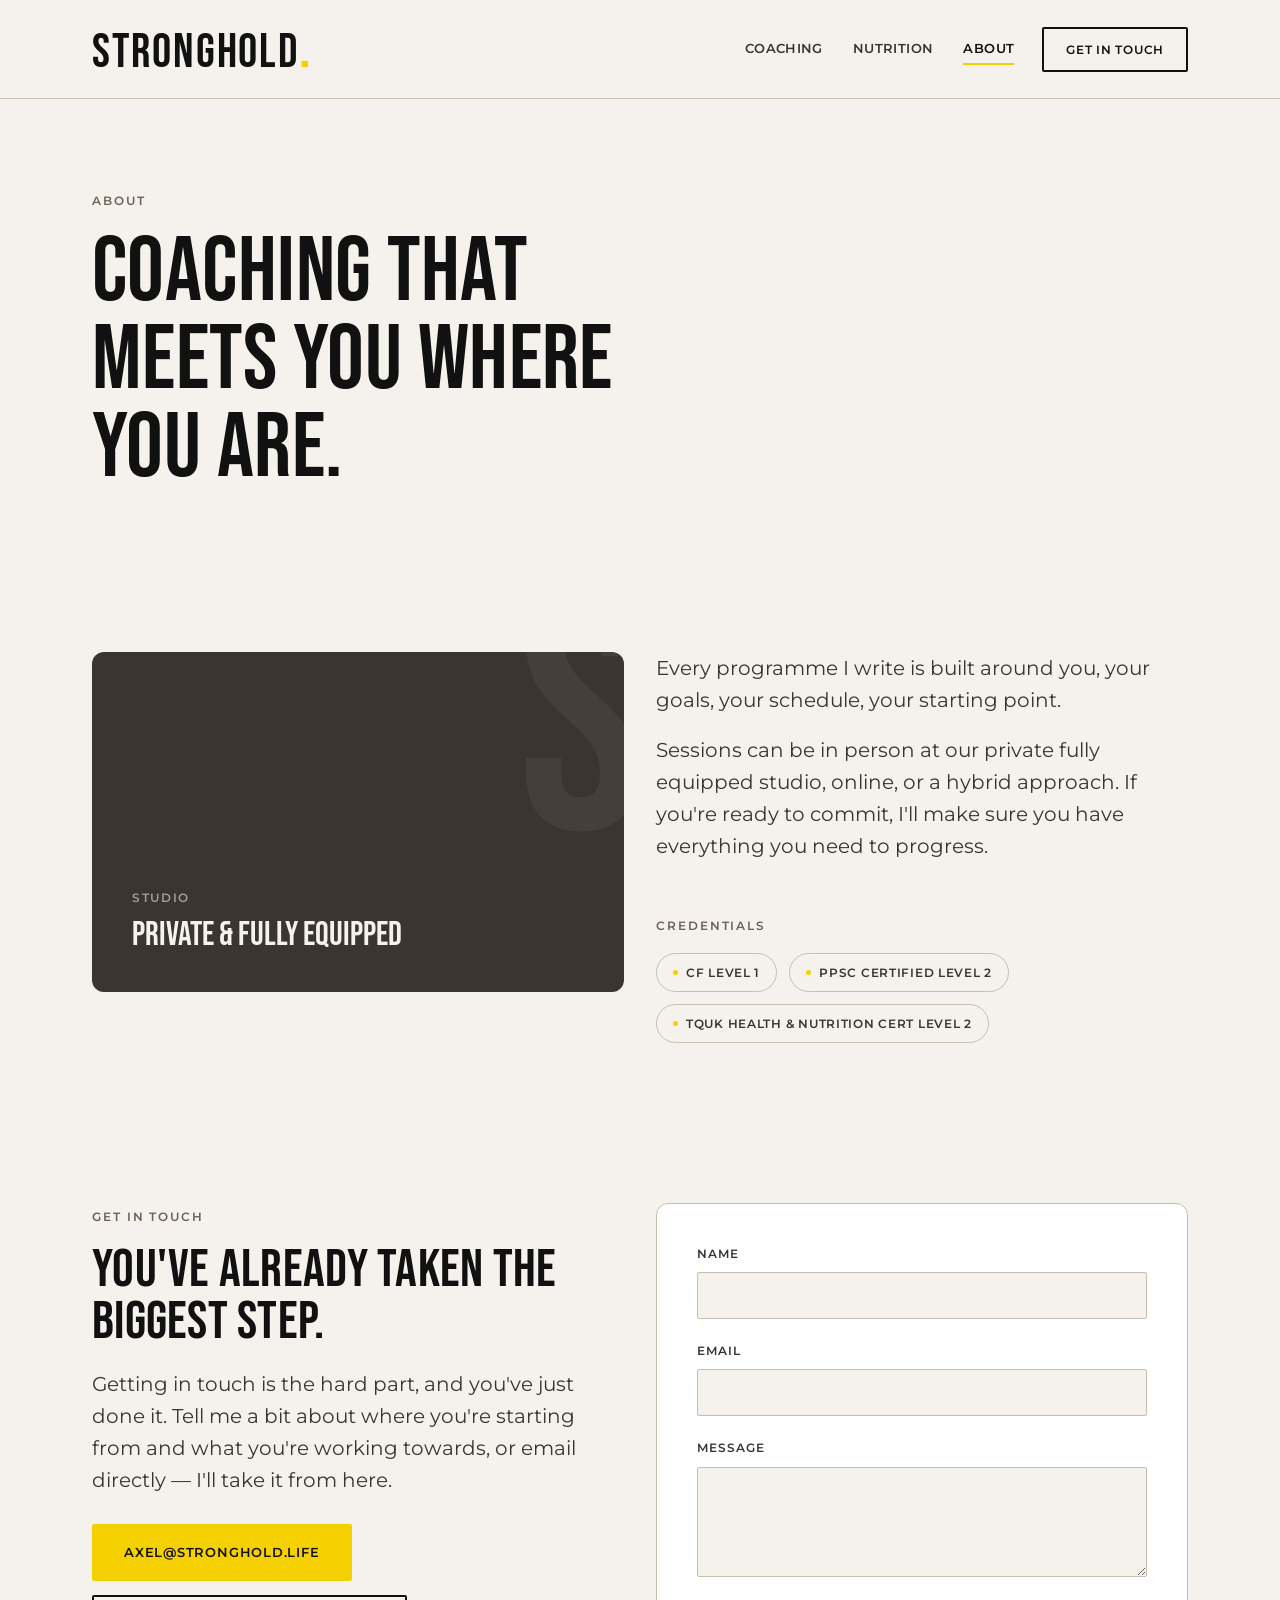
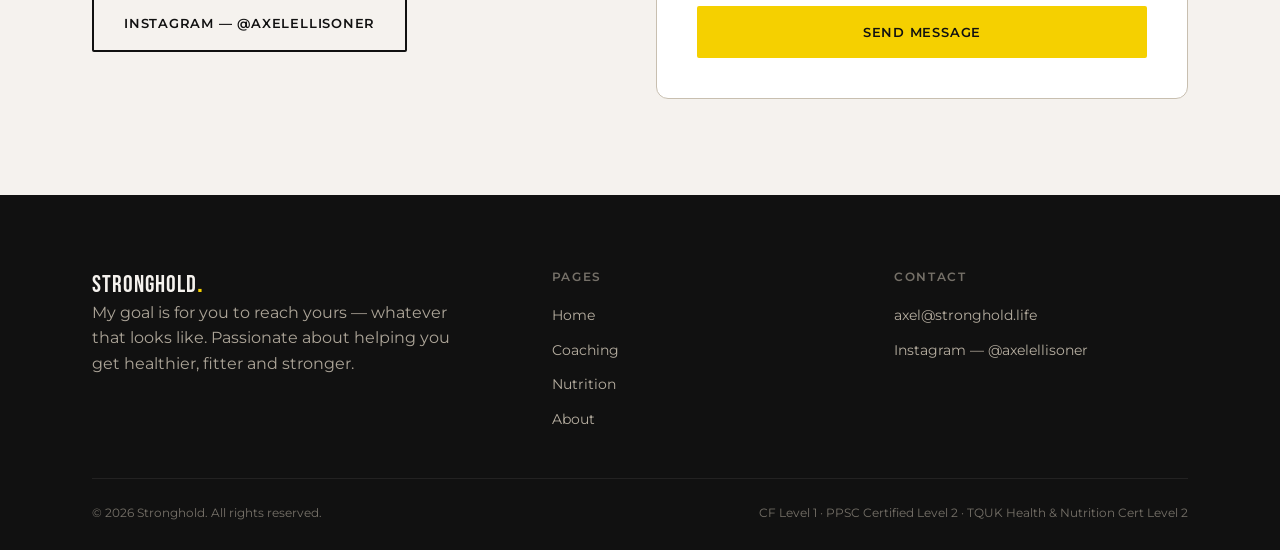
==== about.html @ ab75a1b2 "Initial commit: Stronghold coaching website Static site with homepage, coaching (personal/online/par" ====
<!DOCTYPE html>
<html lang="en">
<head>
<meta charset="UTF-8">
<meta name="viewport" content="width=device-width, initial-scale=1.0">
<title>About — Stronghold</title>
<meta name="description" content="About Stronghold — coach credentials and contact details.">
<link rel="preconnect" href="https://fonts.googleapis.com">
  <link rel="preconnect" href="https://fonts.gstatic.com" crossorigin>
  <link href="https://fonts.googleapis.com/css2?family=Bebas+Neue&family=Montserrat:wght@400;500;600;700&display=swap" rel="stylesheet">
  <link rel="stylesheet" href="style.css">

</head>
<body>
<nav class="nav">
  <div class="nav-inner">
    <a href="index.html" class="logo">STRONGHOLD<span class="logo-dot">.</span></a>
    <div class="nav-links">
        <a href="personal-coaching.html">Coaching</a>
        <a href="nutrition.html">Nutrition</a>
        <a href="about.html" aria-current="page">About</a>
        <a href="about.html#contact" class="btn btn-ghost nav-cta mobile-cta">Get in touch</a>
    </div>
    <a href="about.html#contact" class="btn btn-ghost nav-cta">Get in touch</a>
    <button class="nav-toggle" aria-label="Open menu" aria-expanded="false">
      <span></span><span></span><span></span>
    </button>
  </div>
</nav>

<section class="hero section-tight">
  <div class="wrap">
    <div class="eyebrow">About</div>
    <h1 style="max-width:16ch;">Coaching that meets you where you are.</h1>
  </div>
</section>

<section class="section-tight">
  <div class="wrap grid grid-2" style="align-items:flex-start;">
    <div class="hero-panel" style="min-height:340px;">
      <div class="panel-label">Studio</div>
      <div class="panel-stat" style="font-size:34px;">Private &amp; fully equipped</div>
    </div>
    <div>
      <p class="lede" style="margin-bottom:18px;">Every programme I write is built around you, your goals, your schedule, your starting point.</p>
      <p class="lede" style="margin-bottom:18px;">Sessions can be in person at our private fully equipped studio, online, or a hybrid approach. If you're ready to commit, I'll make sure you have everything you need to progress.</p>
      <div class="eyebrow" style="margin-top:36px;">Credentials</div>
      <div class="tag-row">
        <span class="tag">CF Level 1</span>
        <span class="tag">PPSC Certified Level 2</span>
        <span class="tag">TQUK Health &amp; Nutrition Cert Level 2</span>
      </div>
    </div>
  </div>
</section>

<section class="section" id="contact">
  <div class="wrap grid grid-2" style="align-items:flex-start;">
    <div>
      <div class="eyebrow">Get in touch</div>
      <h2 style="margin-bottom:20px;">You've already taken the biggest step.</h2>
      <p class="lede" style="margin-bottom:28px;">Getting in touch is the hard part, and you've just done it. Tell me a bit about where you're starting from and what you're working towards, or email directly &mdash; I'll take it from here.</p>
      <div style="display:flex; flex-direction:column; gap:14px;">
        <a href="mailto:axel@stronghold.life" class="btn btn-primary" style="width:fit-content;">axel@stronghold.life</a>
        <a href="https://instagram.com/axelellisoner" target="_blank" rel="noopener" class="btn btn-ghost" style="width:fit-content;">Instagram &mdash; @axelellisoner</a>
      </div>
    </div>
    <form class="form-card" data-mailto-to="axel@stronghold.life" data-mailto-subject="General enquiry &mdash; Stronghold" onsubmit="return strongholdMailtoSubmit(this)">
      <div class="field">
        <label for="ab-name">Name</label>
        <input id="ab-name" type="text" data-field="Name" required>
      </div>
      <div class="field">
        <label for="ab-email">Email</label>
        <input id="ab-email" type="email" data-field="Email" required>
      </div>
      <div class="field">
        <label for="ab-message">Message</label>
        <textarea id="ab-message" data-field="Message" required></textarea>
      </div>
      <button type="submit" class="btn btn-primary btn-block">Send message</button>
      <div class="form-status"></div>
    </form>
  </div>
</section>

<footer class="footer">
  <div class="wrap">
    <div class="footer-grid">
      <div>
        <a href="index.html" class="logo">STRONGHOLD<span class="logo-dot">.</span></a>
        <p class="footer-statement">My goal is for you to reach yours — whatever that looks like. Passionate about helping you get healthier, fitter and stronger.</p>
      </div>
      <div>
        <div class="footer-heading">Pages</div>
        <div class="footer-links">
          <a href="index.html">Home</a>
          <a href="personal-coaching.html">Coaching</a>
          <a href="nutrition.html">Nutrition</a>
          <a href="about.html">About</a>
        </div>
      </div>
      <div>
        <div class="footer-heading">Contact</div>
        <div class="footer-links">
          <a href="mailto:axel@stronghold.life">axel@stronghold.life</a>
          <a href="https://instagram.com/axelellisoner" target="_blank" rel="noopener">Instagram — @axelellisoner</a>
        </div>
      </div>
    </div>
    <div class="footer-bottom">
      <span>&copy; 2026 Stronghold. All rights reserved.</span>
      <span>CF Level 1 &middot; PPSC Certified Level 2 &middot; TQUK Health &amp; Nutrition Cert Level 2</span>
    </div>
  </div>
</footer>
<script src="script.js"></script>
</body>
</html>
---- style.css ----
/* ============================================================
   STRONGHOLD — shared stylesheet
   Light scheme. Bebas Neue (display) + Montserrat (body).
   ============================================================ */

:root{
  --bg:      #F5F2EE; /* background */
  --accent:  #F5D000; /* Maximum Yellow */
  --pitch:   #111111; /* near-black */
  --stone:   #3A3530; /* dark warm brown-black */
  --grey:    #6B6255; /* warm grey — secondary text */
  --sand:    #C8BFB0; /* borders / hairlines */
  --white:   #FFFFFF;

  --radius-cta: 2px;
  --radius-card: 12px;

  --container: 1160px;
  --gutter: 32px;
}

*, *::before, *::after{ box-sizing: border-box; }
html{ scroll-behavior: smooth; }
html, body{ margin:0; padding:0; }

body{
  background: var(--bg);
  color: var(--stone);
  font-family: 'Montserrat', sans-serif;
  font-weight: 400;
  font-size: 16px;
  line-height: 1.6;
  -webkit-font-smoothing: antialiased;
}

img{ max-width:100%; display:block; }
a{ color: inherit; text-decoration: none; }

.wrap{
  max-width: var(--container);
  margin: 0 auto;
  padding: 0 var(--gutter);
}

@media (prefers-reduced-motion: reduce){
  *{ animation-duration: 0.001ms !important; animation-iteration-count: 1 !important; transition-duration: 0.001ms !important; scroll-behavior: auto !important; }
}

:focus-visible{
  outline: 2px solid var(--pitch);
  outline-offset: 3px;
}

/* ---------- Type ---------- */

h1, h2, h3, h4,
.display{
  font-family: 'Bebas Neue', sans-serif;
  font-weight: 400;
  color: var(--pitch);
  line-height: 0.96;
  letter-spacing: 0.005em;
  margin: 0;
  text-transform: uppercase;
}

h1{ font-size: clamp(44px, 7.2vw, 92px); }
h2{ font-size: clamp(32px, 4.4vw, 54px); }
h3{ font-size: clamp(22px, 2.4vw, 28px); }

p{ margin: 0 0 16px; color: var(--grey); }
p:last-child{ margin-bottom: 0; }

.lede{
  font-size: clamp(17px, 1.6vw, 20px);
  color: var(--stone);
  max-width: 46ch;
}

.eyebrow{
  display: inline-flex;
  align-items: center;
  gap: 10px;
  font-family: 'Montserrat', sans-serif;
  font-weight: 600;
  font-size: 12px;
  letter-spacing: 0.16em;
  text-transform: uppercase;
  color: var(--grey);
  margin-bottom: 18px;
}

.eyebrow.on-dark{ color: var(--sand); }

/* ---------- Buttons ---------- */

.btn{
  display: inline-flex;
  align-items: center;
  justify-content: center;
  gap: 10px;
  font-family: 'Montserrat', sans-serif;
  font-weight: 600;
  font-size: 13px;
  letter-spacing: 0.06em;
  text-transform: uppercase;
  padding: 16px 30px;
  border-radius: var(--radius-cta);
  border: 2px solid transparent;
  cursor: pointer;
  transition: background 0.15s ease, color 0.15s ease, border-color 0.15s ease;
  white-space: nowrap;
}

.btn-primary{
  background: var(--accent);
  border-color: var(--accent);
  color: var(--pitch);
}
.btn-primary:hover{ background: transparent; border-color: var(--pitch); color: var(--pitch); }
.btn-primary.on-dark:hover{ border-color: var(--sand); color: var(--sand); }

.btn-ghost{
  background: transparent;
  border-color: var(--pitch);
  color: var(--pitch);
}
.btn-ghost:hover{ background: var(--pitch); color: var(--bg); }

.btn-ghost.on-dark{ border-color: var(--sand); color: var(--sand); }
.btn-ghost.on-dark:hover{ background: var(--sand); color: var(--stone); }

.btn-block{ width: 100%; }

/* ---------- Nav ---------- */

.nav{
  position: sticky;
  top: 0;
  z-index: 100;
  background: rgba(245,242,238,0.92);
  backdrop-filter: blur(8px);
  border-bottom: 1px solid var(--sand);
}

.nav-inner{
  max-width: var(--container);
  margin: 0 auto;
  padding: 18px var(--gutter);
  display: flex;
  align-items: center;
  gap: 28px;
}

.logo{
  font-family: 'Bebas Neue', sans-serif;
  font-size: 24px;
  line-height: 1;
  letter-spacing: 0.04em;
  color: var(--pitch);
  margin-right: auto;
}

.nav .logo{ font-size: 48px; }

.logo-dot{
  color: var(--accent);
  font-size: 1.3em;
}

.nav-links{
  display: flex;
  align-items: center;
  gap: 30px;
}

.nav-links a{
  font-size: 13px;
  font-weight: 600;
  letter-spacing: 0.03em;
  text-transform: uppercase;
  color: var(--stone);
  padding: 4px 0;
  border-bottom: 2px solid transparent;
  transition: color 0.15s ease, border-color 0.15s ease;
}
.nav-links a:hover,
.nav-links a[aria-current="page"]{
  color: var(--pitch);
  border-color: var(--accent);
}

.nav-cta{ padding: 11px 22px; font-size: 12px; flex: none; }
.mobile-cta{ display: none; }

.nav-toggle{
  display: none;
  width: 34px; height: 34px;
  border: none;
  background: transparent;
  cursor: pointer;
  position: relative;
  flex: none;
}
.nav-toggle span{
  position: absolute; left: 5px; right: 5px; height: 2px;
  background: var(--pitch);
  transition: transform 0.2s ease, opacity 0.2s ease, top 0.2s ease;
}
.nav-toggle span:nth-child(1){ top: 11px; }
.nav-toggle span:nth-child(2){ top: 17px; }
.nav-toggle span:nth-child(3){ top: 23px; }
.nav.open .nav-toggle span:nth-child(1){ top: 17px; transform: rotate(45deg); }
.nav.open .nav-toggle span:nth-child(2){ opacity: 0; }
.nav.open .nav-toggle span:nth-child(3){ top: 17px; transform: rotate(-45deg); }

@media (max-width: 860px){
  .nav-links{
    position: fixed;
    top: 65px; left: 0; right: 0; bottom: 0;
    background: var(--bg);
    flex-direction: column;
    align-items: flex-start;
    padding: 36px var(--gutter);
    gap: 26px;
    transform: translateX(100%);
    transition: transform 0.25s ease;
    overflow-y: auto;
  }
  .nav-links a{ font-size: 22px; font-family:'Bebas Neue',sans-serif; letter-spacing:0.02em; }
  .nav.open .nav-links{ transform: translateX(0); }
  .nav-toggle{ display: block; }
  .nav-cta{ display: none; }
  .nav.open .nav-cta.mobile-cta{
    display: inline-flex; margin-top: 6px;
  }
}

/* ---------- Sections / layout ---------- */

.section{ padding: 96px 0; }
.section-tight{ padding: 64px 0; }

.section-dark{ padding: 96px 0; background: var(--pitch); color: var(--sand); }
.section-dark h1, .section-dark h2, .section-dark h3{ color: var(--bg); }
.section-dark p{ color: var(--sand); }

.section-stone{ padding: 96px 0; background: var(--stone); color: var(--sand); }
.section-stone h1, .section-stone h2, .section-stone h3{ color: var(--bg); }
.section-stone p{ color: var(--sand); }

.grid{ display: grid; gap: var(--gutter); }
.grid-2{ grid-template-columns: 1fr 1fr; }
.grid-3{ grid-template-columns: repeat(3, 1fr); }
.grid-4{ grid-template-columns: repeat(4, 1fr); }

@media (max-width: 860px){
  .grid-2, .grid-3, .grid-4{ grid-template-columns: 1fr; }
}

.hairline{ border: none; border-top: 1px solid var(--sand); margin: 0; }
.hairline.on-dark{ border-top-color: rgba(245,242,238,0.18); }

/* ---------- Cards ---------- */

.card{
  background: var(--white);
  border: 1px solid var(--sand);
  border-radius: var(--radius-card);
  padding: 32px;
}

.card-flush{ padding: 0; overflow: hidden; }

.card-dark{
  background: var(--stone);
  border-color: var(--stone);
  color: var(--sand);
}
.card-dark h3{ color: var(--bg); }
.card-dark p{ color: var(--sand); }

.card-rule{
  width: 34px; height: 3px;
  background: var(--accent);
  margin-bottom: 18px;
}

/* ---------- Tags / pills ---------- */

.tag{
  display: inline-flex;
  align-items: center;
  gap: 8px;
  font-size: 12px;
  font-weight: 600;
  letter-spacing: 0.06em;
  text-transform: uppercase;
  color: var(--stone);
  border: 1px solid var(--sand);
  border-radius: 999px;
  padding: 9px 16px;
}
.tag::before{
  content:'';
  width:5px; height:5px;
  background: var(--accent);
  border-radius: 50%;
  flex: none;
}
.tag-row{ display:flex; flex-wrap:wrap; gap:12px; }

.tag.on-dark{ color: var(--sand); border-color: rgba(245,242,238,0.25); }

/* ---------- Hero ---------- */

.hero{
  padding: 88px 0 72px;
}

.hero h1{ margin-bottom: 22px; }
.hero .lede{ margin-bottom: 34px; }
.hero-ctas{ display:flex; flex-wrap:wrap; gap: 16px; }

.hero-media{
  position: relative;
  min-height: 640px;
  border-radius: var(--radius-card);
  overflow: hidden;
  display: flex;
  align-items: flex-end;
  background: var(--sand);
}
.hero-media-img{
  position: absolute; inset: 0;
  width: 100%; height: 100%;
  object-fit: cover;
  z-index: 0;
}
.hero-media::before{
  content: '';
  position: absolute; inset: 0;
  z-index: 1;
  background: linear-gradient(180deg, rgba(17,17,17,0.3) 0%, rgba(17,17,17,0.9) 100%);
}
.hero-media-inner{
  position: relative;
  z-index: 2;
  padding: 48px;
  max-width: 640px;
}
.hero-media-inner h1{ color: var(--bg); }
.hero-media-inner .lede{ color: var(--sand); }
@media (max-width: 600px){
  .hero-media{ min-height: 440px; }
  .hero-media-inner{ padding: 28px; }
}

.hero-panel{
  background: var(--stone);
  border-radius: var(--radius-card);
  padding: 40px;
  position: relative;
  overflow: hidden;
  min-height: 320px;
  display: flex;
  flex-direction: column;
  justify-content: flex-end;
  color: var(--sand);
}
.hero-panel::before{
  content: 'S';
  position: absolute;
  top: -0.28em; right: -0.06em;
  font-family: 'Bebas Neue', sans-serif;
  font-size: 340px;
  color: rgba(245,242,238,0.05);
  line-height: 1;
  pointer-events: none;
}
.hero-panel .panel-label{
  font-size: 12px; font-weight:600; letter-spacing:0.14em; text-transform:uppercase;
  color: var(--sand); opacity:0.75; margin-bottom: 10px;
}
.hero-panel .panel-stat{
  font-family:'Bebas Neue',sans-serif; font-size: 56px; color: var(--bg); line-height:1;
}

/* ---------- Image placeholders ---------- */

.img-placeholder{
  background: var(--sand);
  border: 1px dashed var(--grey);
  border-radius: var(--radius-card);
  display: flex;
  align-items: center;
  justify-content: center;
  min-height: 320px;
  color: var(--grey);
  font-size: 12px;
  font-weight: 600;
  letter-spacing: 0.12em;
  text-transform: uppercase;
}

/* ---------- Form ---------- */

.form-card{
  background: var(--white);
  border: 1px solid var(--sand);
  border-radius: var(--radius-card);
  padding: 40px;
}
@media (max-width:600px){ .form-card{ padding: 28px 22px; } }

.field{ margin-bottom: 22px; }
.field label{
  display:block;
  font-size: 12px;
  font-weight: 600;
  letter-spacing: 0.08em;
  text-transform: uppercase;
  color: var(--stone);
  margin-bottom: 9px;
}
.field input,
.field textarea,
.field select{
  width: 100%;
  font-family: 'Montserrat', sans-serif;
  font-size: 15px;
  color: var(--pitch);
  background: var(--bg);
  border: 1px solid var(--sand);
  border-radius: var(--radius-cta);
  padding: 13px 15px;
  transition: border-color 0.15s ease;
}
.field input:focus,
.field textarea:focus,
.field select:focus{
  border-color: var(--pitch);
  outline: none;
}
.field textarea{ resize: vertical; min-height: 110px; }

.form-note{
  font-size: 13px;
  color: var(--grey);
  margin-top: 16px;
}
.form-note a{ color: var(--stone); text-decoration: underline; text-underline-offset: 3px; }

.form-status{
  font-size: 13px;
  font-weight: 600;
  margin-top: 14px;
  display: none;
}
.form-status.visible{ display: block; }

/* ---------- Footer ---------- */

.footer{
  background: var(--pitch);
  color: var(--sand);
  padding: 72px 0 28px;
}
.footer-grid{
  display: grid;
  grid-template-columns: 1.4fr 1fr 1fr;
  gap: 48px;
  padding-bottom: 48px;
}
@media (max-width: 760px){
  .footer-grid{ grid-template-columns: 1fr; gap: 36px; }
}
.footer .logo{ color: var(--bg); margin-bottom: 16px; }
.footer-statement{ max-width: 34ch; color: var(--sand); opacity: 0.85; }

.footer-heading{
  font-size: 12px; font-weight:600; letter-spacing:0.14em; text-transform:uppercase;
  color: var(--sand); opacity: 0.55; margin-bottom: 18px;
}
.footer-links{ display:flex; flex-direction:column; gap:12px; }
.footer-links a{ color: var(--sand); font-size: 14px; opacity: 0.9; }
.footer-links a:hover{ color: var(--accent); opacity: 1; }

.footer-bottom{
  border-top: 1px solid rgba(245,242,238,0.14);
  padding-top: 24px;
  display: flex;
  justify-content: space-between;
  align-items: center;
  flex-wrap: wrap;
  gap: 12px;
  font-size: 12px;
  color: var(--sand);
  opacity: 0.55;
}

/* ---------- Misc utility ---------- */

.center{ text-align: center; }
.mx-auto{ margin-left:auto; margin-right:auto; }
.section-head{ max-width: 680px; margin-bottom: 56px; }
.section-head.center{ margin-left:auto; margin-right:auto; }
.mt-40{ margin-top: 40px; }
.small{ font-size: 13px; }
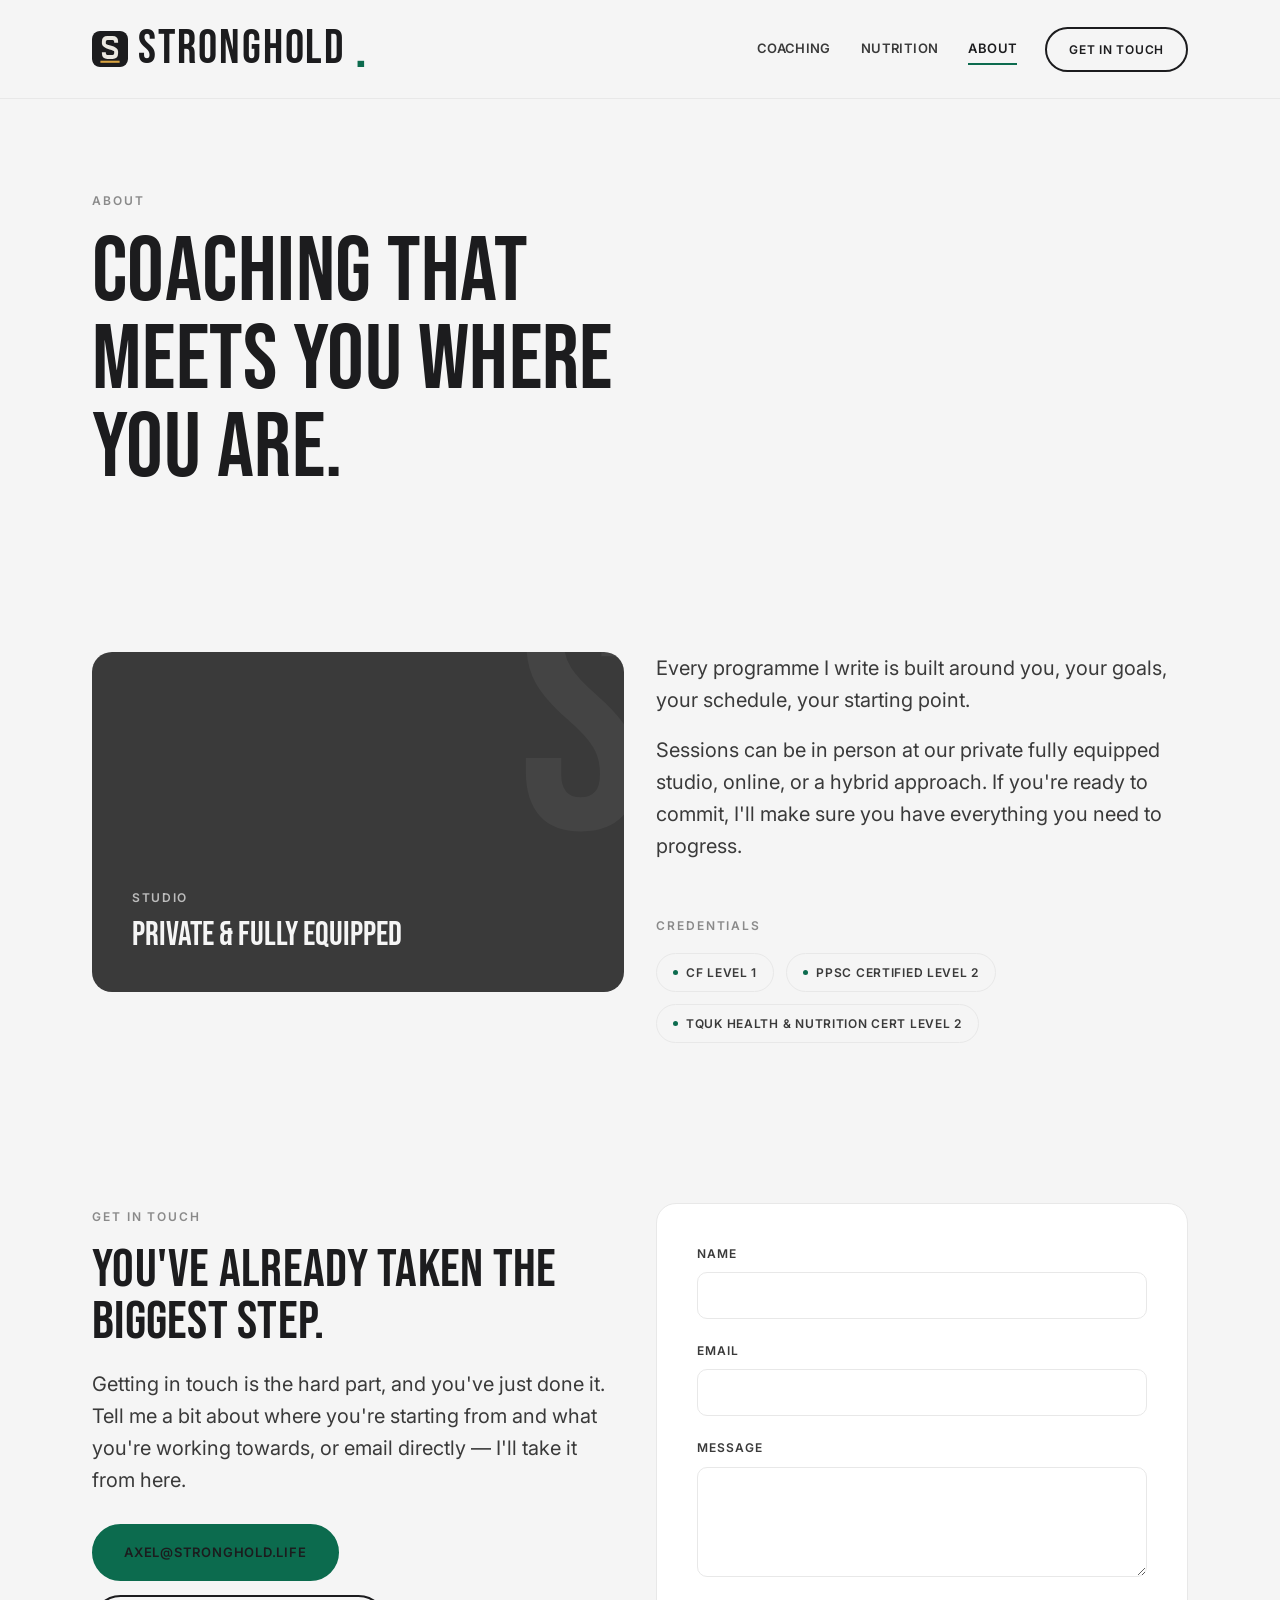
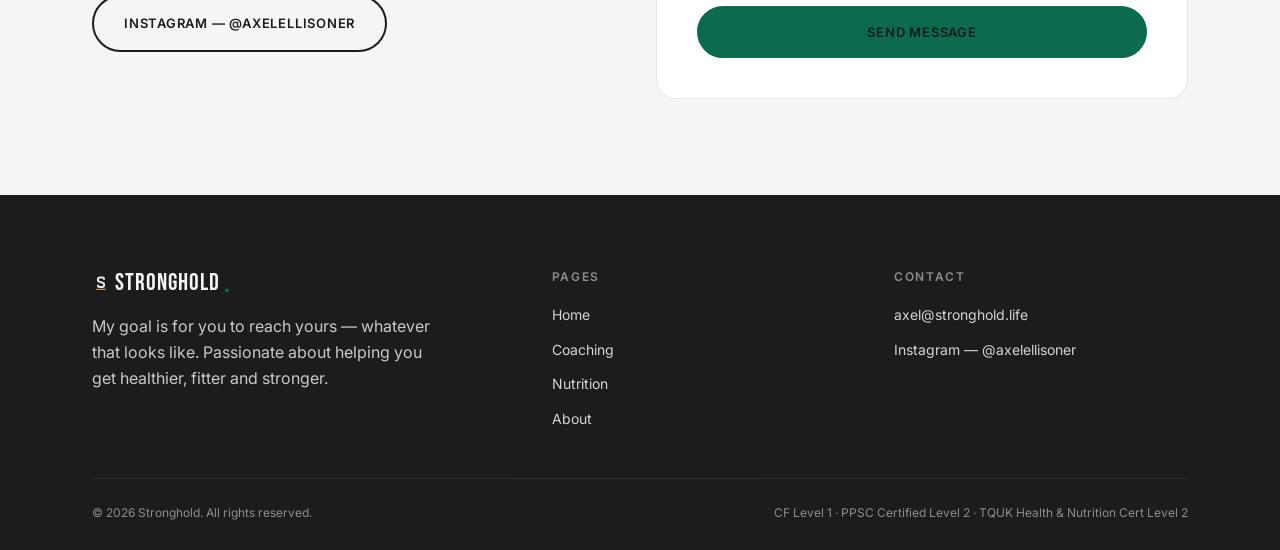
==== commit 914b2324: "Restyle website to match Stronghold Coach app branding Adopt the app's visual identity across all pa" ====
--- a/about.html
+++ b/about.html
@@ -7,14 +7,15 @@
 <meta name="description" content="About Stronghold — coach credentials and contact details.">
 <link rel="preconnect" href="https://fonts.googleapis.com">
   <link rel="preconnect" href="https://fonts.gstatic.com" crossorigin>
-  <link href="https://fonts.googleapis.com/css2?family=Bebas+Neue&family=Montserrat:wght@400;500;600;700&display=swap" rel="stylesheet">
+  <link href="https://fonts.googleapis.com/css2?family=Bebas+Neue&family=Inter:wght@400;500;600;700;800&display=swap" rel="stylesheet">
+  <link rel="icon" href="logo-mark.svg" type="image/svg+xml">
   <link rel="stylesheet" href="style.css">
 
 </head>
 <body>
 <nav class="nav">
   <div class="nav-inner">
-    <a href="index.html" class="logo">STRONGHOLD<span class="logo-dot">.</span></a>
+    <a href="index.html" class="logo"><img src="logo-mark.svg" alt="" class="logo-mark">STRONGHOLD<span class="logo-dot">.</span></a>
     <div class="nav-links">
         <a href="personal-coaching.html">Coaching</a>
         <a href="nutrition.html">Nutrition</a>
@@ -88,7 +89,7 @@
   <div class="wrap">
     <div class="footer-grid">
       <div>
-        <a href="index.html" class="logo">STRONGHOLD<span class="logo-dot">.</span></a>
+        <a href="index.html" class="logo"><img src="logo-mark.svg" alt="" class="logo-mark">STRONGHOLD<span class="logo-dot">.</span></a>
         <p class="footer-statement">My goal is for you to reach yours — whatever that looks like. Passionate about helping you get healthier, fitter and stronger.</p>
       </div>
       <div>
--- a/style.css
+++ b/style.css
@@ -1,19 +1,22 @@
 /* ============================================================
    STRONGHOLD — shared stylesheet
-   Light scheme. Bebas Neue (display) + Montserrat (body).
+   Light scheme. Bebas Neue (display) + Inter (body).
+   Palette matches the Stronghold Coach app and logo mark.
    ============================================================ */
 
 :root{
-  --bg:      #F5F2EE; /* background */
-  --accent:  #F5D000; /* Maximum Yellow */
-  --pitch:   #111111; /* near-black */
-  --stone:   #3A3530; /* dark warm brown-black */
-  --grey:    #6B6255; /* warm grey — secondary text */
-  --sand:    #C8BFB0; /* borders / hairlines */
+  --bg:      #F5F5F5; /* background — app paper */
+  --accent:  #0C6B4E; /* app accent green — buttons, links, highlights */
+  --gold:    #D9A441; /* logo-mark gold — brand accents only */
+  --pitch:   #1C1C1E; /* near-black — matches logo-mark background */
+  --stone:   #3A3A3A; /* body ink */
+  --grey:    #8A8A8A; /* muted secondary text */
+  --sand:    #E8E8E8; /* borders / hairlines, and text on dark surfaces */
   --white:   #FFFFFF;
 
-  --radius-cta: 2px;
-  --radius-card: 12px;
+  --radius-cta: 999px;
+  --radius-input: 10px;
+  --radius-card: 20px;
 
   --container: 1160px;
   --gutter: 32px;
@@ -26,7 +29,7 @@
 body{
   background: var(--bg);
   color: var(--stone);
-  font-family: 'Montserrat', sans-serif;
+  font-family: 'Inter', sans-serif;
   font-weight: 400;
   font-size: 16px;
   line-height: 1.6;
@@ -81,7 +84,7 @@
   display: inline-flex;
   align-items: center;
   gap: 10px;
-  font-family: 'Montserrat', sans-serif;
+  font-family: 'Inter', sans-serif;
   font-weight: 600;
   font-size: 12px;
   letter-spacing: 0.16em;
@@ -99,7 +102,7 @@
   align-items: center;
   justify-content: center;
   gap: 10px;
-  font-family: 'Montserrat', sans-serif;
+  font-family: 'Inter', sans-serif;
   font-weight: 600;
   font-size: 13px;
   letter-spacing: 0.06em;
@@ -138,7 +141,7 @@
   position: sticky;
   top: 0;
   z-index: 100;
-  background: rgba(245,242,238,0.92);
+  background: rgba(245,245,245,0.92);
   backdrop-filter: blur(8px);
   border-bottom: 1px solid var(--sand);
 }
@@ -153,6 +156,9 @@
 }
 
 .logo{
+  display: inline-flex;
+  align-items: center;
+  gap: 0.2em;
   font-family: 'Bebas Neue', sans-serif;
   font-size: 24px;
   line-height: 1;
@@ -162,6 +168,13 @@
 }
 
 .nav .logo{ font-size: 48px; }
+
+.logo-mark{
+  width: 0.76em;
+  height: 0.76em;
+  border-radius: 22%;
+  flex: none;
+}
 
 .logo-dot{
   color: var(--accent);
@@ -259,7 +272,7 @@
 }
 
 .hairline{ border: none; border-top: 1px solid var(--sand); margin: 0; }
-.hairline.on-dark{ border-top-color: rgba(245,242,238,0.18); }
+.hairline.on-dark{ border-top-color: rgba(245,245,245,0.18); }
 
 /* ---------- Cards ---------- */
 
@@ -282,7 +295,7 @@
 
 .card-rule{
   width: 34px; height: 3px;
-  background: var(--accent);
+  background: var(--gold);
   margin-bottom: 18px;
 }
 
@@ -310,7 +323,7 @@
 }
 .tag-row{ display:flex; flex-wrap:wrap; gap:12px; }
 
-.tag.on-dark{ color: var(--sand); border-color: rgba(245,242,238,0.25); }
+.tag.on-dark{ color: var(--sand); border-color: rgba(245,245,245,0.25); }
 
 /* ---------- Hero ---------- */
 
@@ -337,11 +350,14 @@
   object-fit: cover;
   z-index: 0;
 }
+.hero-media--no-image{
+  background: linear-gradient(135deg, var(--stone) 0%, var(--pitch) 100%);
+}
 .hero-media::before{
   content: '';
   position: absolute; inset: 0;
   z-index: 1;
-  background: linear-gradient(180deg, rgba(17,17,17,0.3) 0%, rgba(17,17,17,0.9) 100%);
+  background: linear-gradient(180deg, rgba(28,28,30,0.3) 0%, rgba(28,28,30,0.9) 100%);
 }
 .hero-media-inner{
   position: relative;
@@ -374,7 +390,7 @@
   top: -0.28em; right: -0.06em;
   font-family: 'Bebas Neue', sans-serif;
   font-size: 340px;
-  color: rgba(245,242,238,0.05);
+  color: rgba(245,245,245,0.05);
   line-height: 1;
   pointer-events: none;
 }
@@ -386,21 +402,21 @@
   font-family:'Bebas Neue',sans-serif; font-size: 56px; color: var(--bg); line-height:1;
 }
 
-/* ---------- Image placeholders ---------- */
+/* ---------- Decorative panels (image-free) ---------- */
 
 .img-placeholder{
-  background: var(--sand);
-  border: 1px dashed var(--grey);
+  background: linear-gradient(135deg, var(--stone) 0%, var(--pitch) 100%);
   border-radius: var(--radius-card);
-  display: flex;
-  align-items: center;
-  justify-content: center;
+  position: relative;
+  overflow: hidden;
   min-height: 320px;
-  color: var(--grey);
-  font-size: 12px;
-  font-weight: 600;
-  letter-spacing: 0.12em;
-  text-transform: uppercase;
+}
+.img-placeholder::after{
+  content: '';
+  position: absolute;
+  bottom: 28px; left: 28px;
+  width: 34px; height: 3px;
+  background: var(--gold);
 }
 
 /* ---------- Form ---------- */
@@ -427,12 +443,12 @@
 .field textarea,
 .field select{
   width: 100%;
-  font-family: 'Montserrat', sans-serif;
+  font-family: 'Inter', sans-serif;
   font-size: 15px;
   color: var(--pitch);
-  background: var(--bg);
+  background: var(--white);
   border: 1px solid var(--sand);
-  border-radius: var(--radius-cta);
+  border-radius: var(--radius-input);
   padding: 13px 15px;
   transition: border-color 0.15s ease;
 }
@@ -487,7 +503,7 @@
 .footer-links a:hover{ color: var(--accent); opacity: 1; }
 
 .footer-bottom{
-  border-top: 1px solid rgba(245,242,238,0.14);
+  border-top: 1px solid rgba(245,245,245,0.14);
   padding-top: 24px;
   display: flex;
   justify-content: space-between;
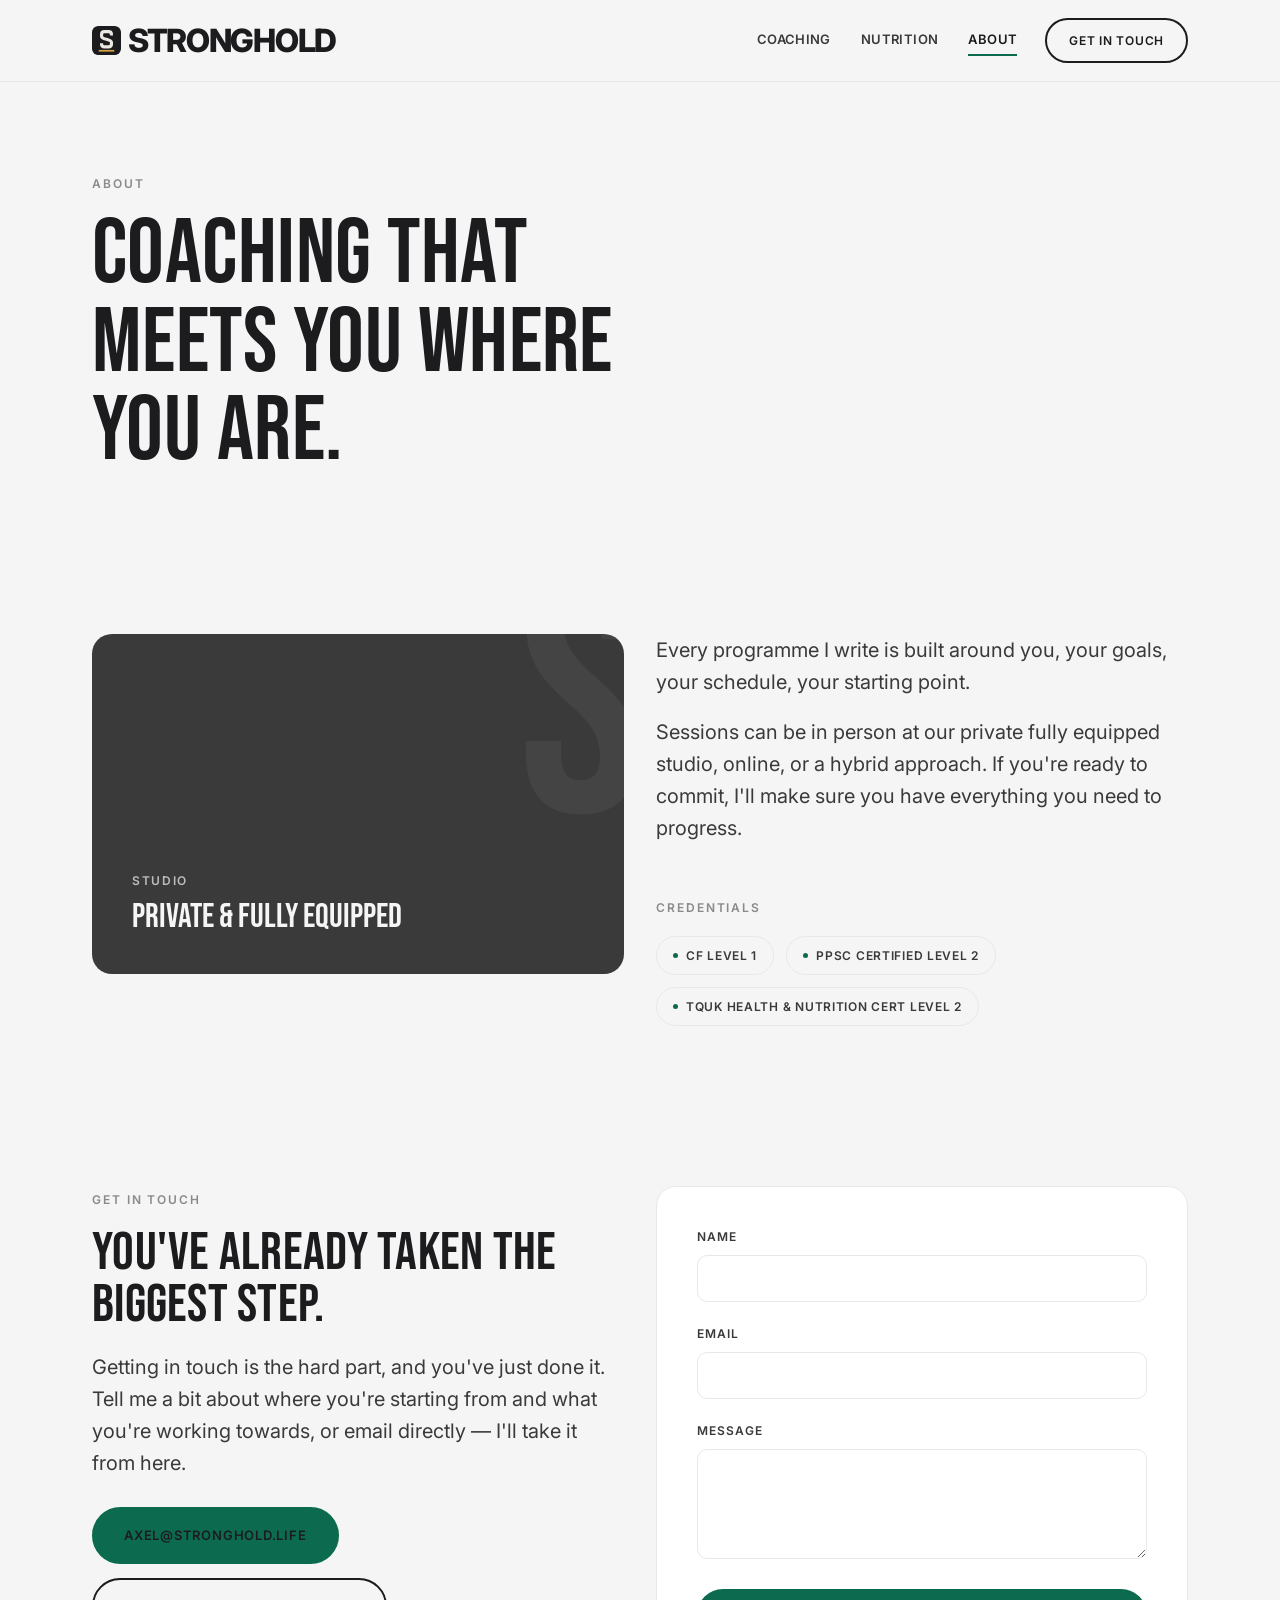
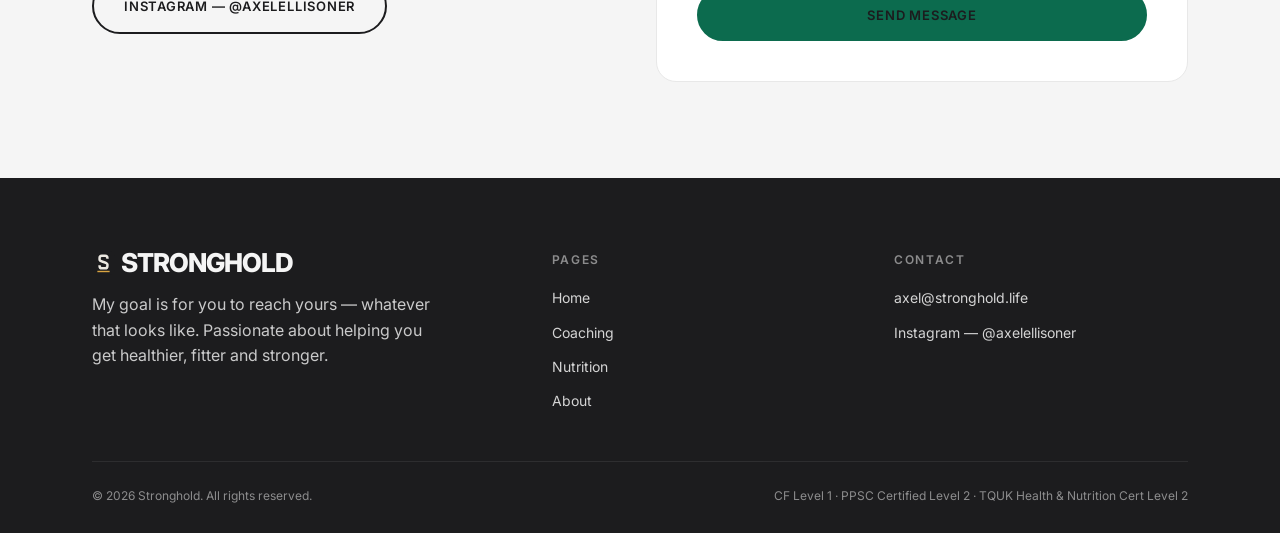
==== commit 6839aa9f: "Match logotype treatment to the Stronghold Coach app Switch the wordmark from Bebas Neue to the app'" ====
--- a/about.html
+++ b/about.html
@@ -15,7 +15,7 @@
 <body>
 <nav class="nav">
   <div class="nav-inner">
-    <a href="index.html" class="logo"><img src="logo-mark.svg" alt="" class="logo-mark">STRONGHOLD<span class="logo-dot">.</span></a>
+    <a href="index.html" class="logo"><img src="logo-mark.svg" alt="" class="logo-mark">STRONGHOLD</a>
     <div class="nav-links">
         <a href="personal-coaching.html">Coaching</a>
         <a href="nutrition.html">Nutrition</a>
@@ -89,7 +89,7 @@
   <div class="wrap">
     <div class="footer-grid">
       <div>
-        <a href="index.html" class="logo"><img src="logo-mark.svg" alt="" class="logo-mark">STRONGHOLD<span class="logo-dot">.</span></a>
+        <a href="index.html" class="logo"><img src="logo-mark.svg" alt="" class="logo-mark">STRONGHOLD</a>
         <p class="footer-statement">My goal is for you to reach yours — whatever that looks like. Passionate about helping you get healthier, fitter and stronger.</p>
       </div>
       <div>
--- a/style.css
+++ b/style.css
@@ -158,27 +158,23 @@
 .logo{
   display: inline-flex;
   align-items: center;
-  gap: 0.2em;
-  font-family: 'Bebas Neue', sans-serif;
-  font-size: 24px;
+  gap: 0.22em;
+  font-family: 'Inter', sans-serif;
+  font-weight: 800;
+  font-size: 26px;
   line-height: 1;
-  letter-spacing: 0.04em;
+  letter-spacing: -0.04em;
   color: var(--pitch);
   margin-right: auto;
 }
 
-.nav .logo{ font-size: 48px; }
+.nav .logo{ font-size: 32px; }
 
 .logo-mark{
-  width: 0.76em;
-  height: 0.76em;
+  width: 0.9em;
+  height: 0.9em;
   border-radius: 22%;
   flex: none;
-}
-
-.logo-dot{
-  color: var(--accent);
-  font-size: 1.3em;
 }
 
 .nav-links{
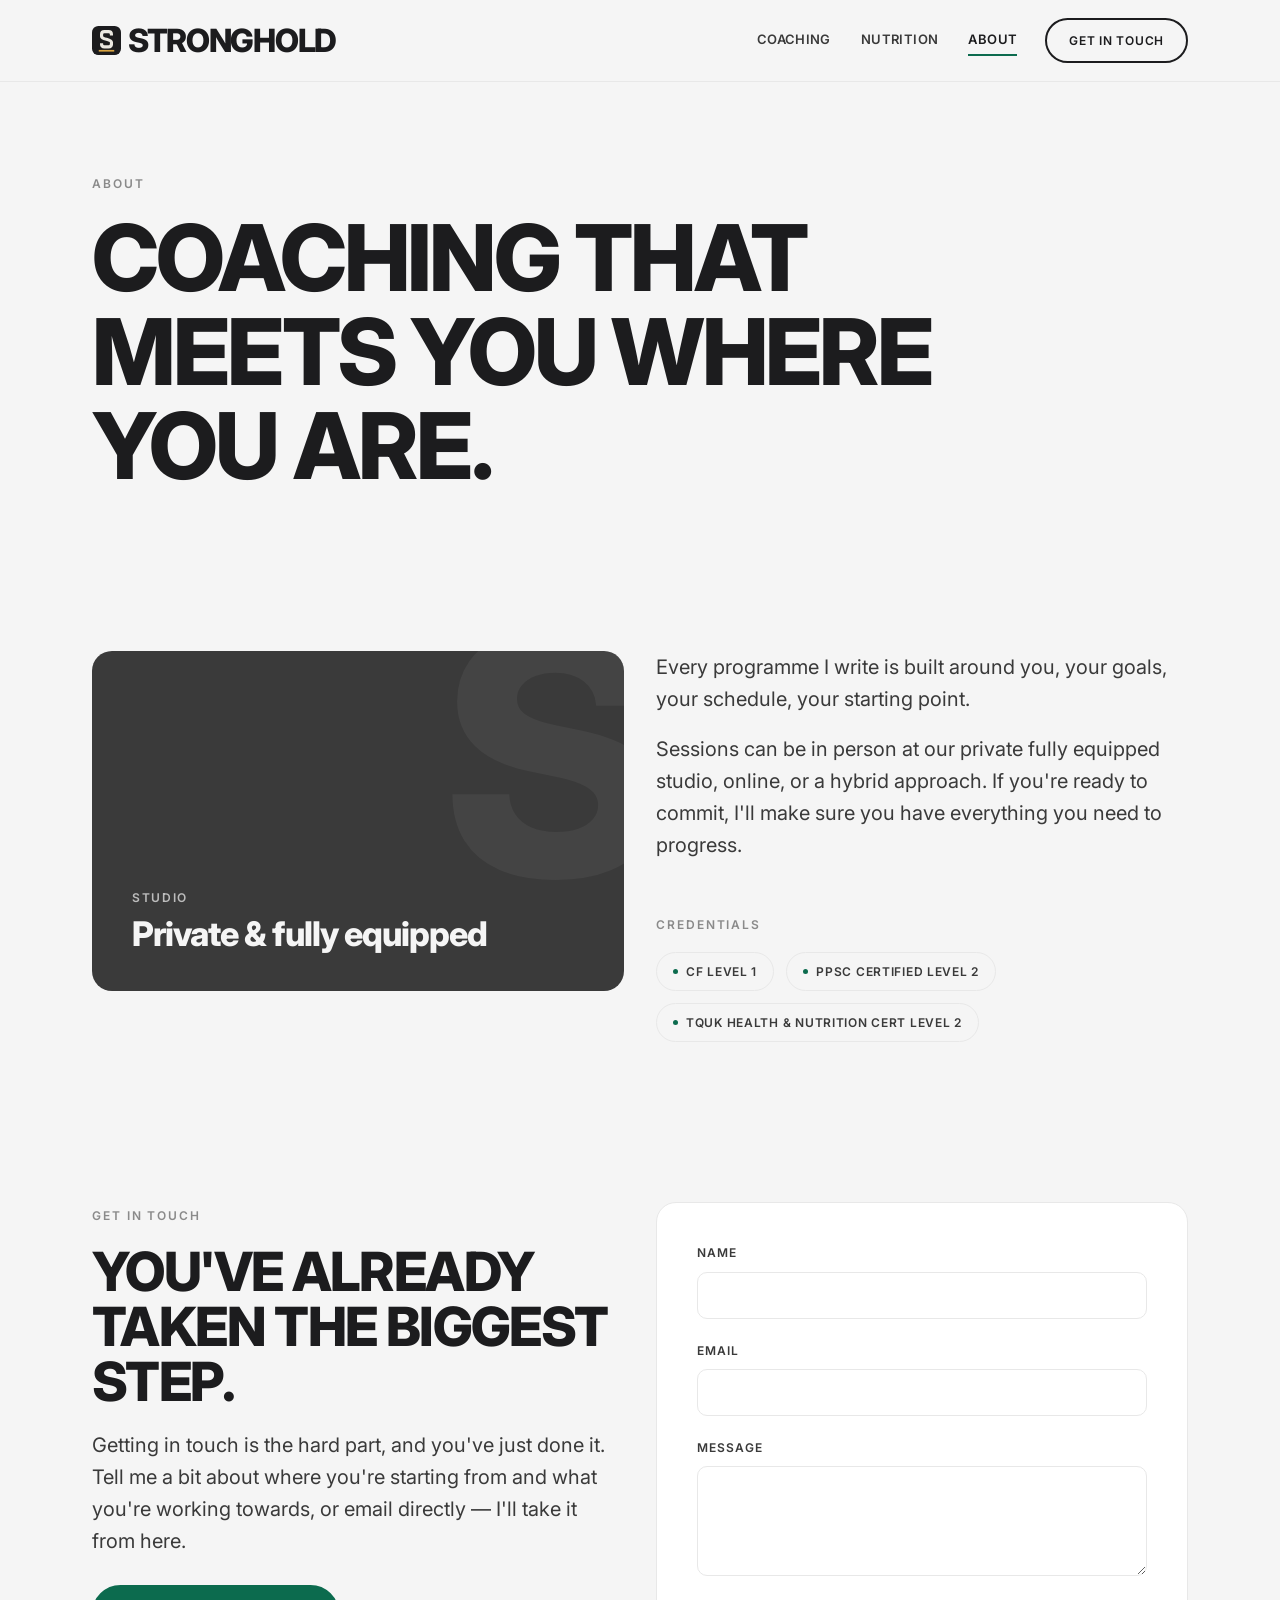
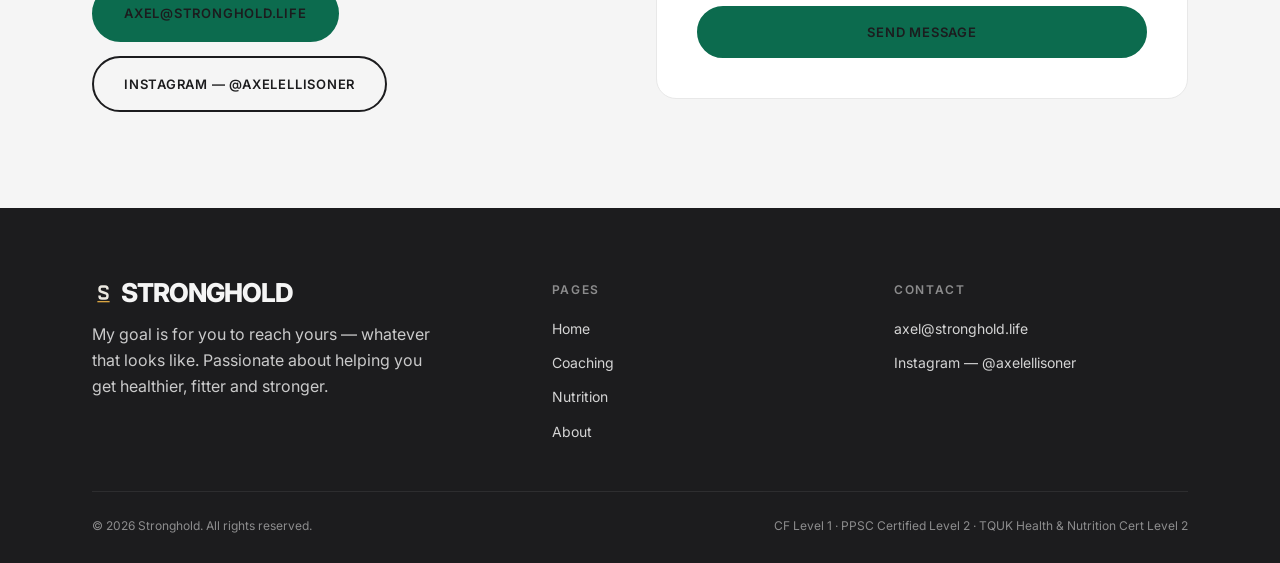
==== commit 00780458: "Drop Bebas Neue entirely and fix icon on dark backgrounds The app doesn't use Bebas Neue anywhere (o" ====
--- a/about.html
+++ b/about.html
@@ -7,7 +7,7 @@
 <meta name="description" content="About Stronghold — coach credentials and contact details.">
 <link rel="preconnect" href="https://fonts.googleapis.com">
   <link rel="preconnect" href="https://fonts.gstatic.com" crossorigin>
-  <link href="https://fonts.googleapis.com/css2?family=Bebas+Neue&family=Inter:wght@400;500;600;700;800&display=swap" rel="stylesheet">
+  <link href="https://fonts.googleapis.com/css2?family=Inter:wght@400;500;600;700;800&display=swap" rel="stylesheet">
   <link rel="icon" href="logo-mark.svg" type="image/svg+xml">
   <link rel="stylesheet" href="style.css">
 
@@ -89,7 +89,7 @@
   <div class="wrap">
     <div class="footer-grid">
       <div>
-        <a href="index.html" class="logo"><img src="logo-mark.svg" alt="" class="logo-mark">STRONGHOLD</a>
+        <a href="index.html" class="logo"><img src="logo-mark-light.svg" alt="" class="logo-mark">STRONGHOLD</a>
         <p class="footer-statement">My goal is for you to reach yours — whatever that looks like. Passionate about helping you get healthier, fitter and stronger.</p>
       </div>
       <div>
--- a/style.css
+++ b/style.css
@@ -1,7 +1,7 @@
 /* ============================================================
    STRONGHOLD — shared stylesheet
-   Light scheme. Bebas Neue (display) + Inter (body).
-   Palette matches the Stronghold Coach app and logo mark.
+   Light scheme. Inter throughout (display + body), matching
+   the Stronghold Coach app. Palette matches the app and logo mark.
    ============================================================ */
 
 :root{
@@ -58,11 +58,11 @@
 
 h1, h2, h3, h4,
 .display{
-  font-family: 'Bebas Neue', sans-serif;
-  font-weight: 400;
+  font-family: 'Inter', sans-serif;
+  font-weight: 800;
   color: var(--pitch);
-  line-height: 0.96;
-  letter-spacing: 0.005em;
+  line-height: 1.02;
+  letter-spacing: -0.03em;
   margin: 0;
   text-transform: uppercase;
 }
@@ -236,7 +236,7 @@
     transition: transform 0.25s ease;
     overflow-y: auto;
   }
-  .nav-links a{ font-size: 22px; font-family:'Bebas Neue',sans-serif; letter-spacing:0.02em; }
+  .nav-links a{ font-size: 20px; font-family:'Inter',sans-serif; font-weight:800; letter-spacing:-0.02em; }
   .nav.open .nav-links{ transform: translateX(0); }
   .nav-toggle{ display: block; }
   .nav-cta{ display: none; }
@@ -383,9 +383,11 @@
 .hero-panel::before{
   content: 'S';
   position: absolute;
-  top: -0.28em; right: -0.06em;
-  font-family: 'Bebas Neue', sans-serif;
+  top: -0.2em; right: -0.1em;
+  font-family: 'Inter', sans-serif;
+  font-weight: 800;
   font-size: 340px;
+  letter-spacing: -0.03em;
   color: rgba(245,245,245,0.05);
   line-height: 1;
   pointer-events: none;
@@ -395,7 +397,7 @@
   color: var(--sand); opacity:0.75; margin-bottom: 10px;
 }
 .hero-panel .panel-stat{
-  font-family:'Bebas Neue',sans-serif; font-size: 56px; color: var(--bg); line-height:1;
+  font-family:'Inter',sans-serif; font-weight:800; letter-spacing:-0.03em; font-size: 56px; color: var(--bg); line-height:1;
 }
 
 /* ---------- Decorative panels (image-free) ---------- */
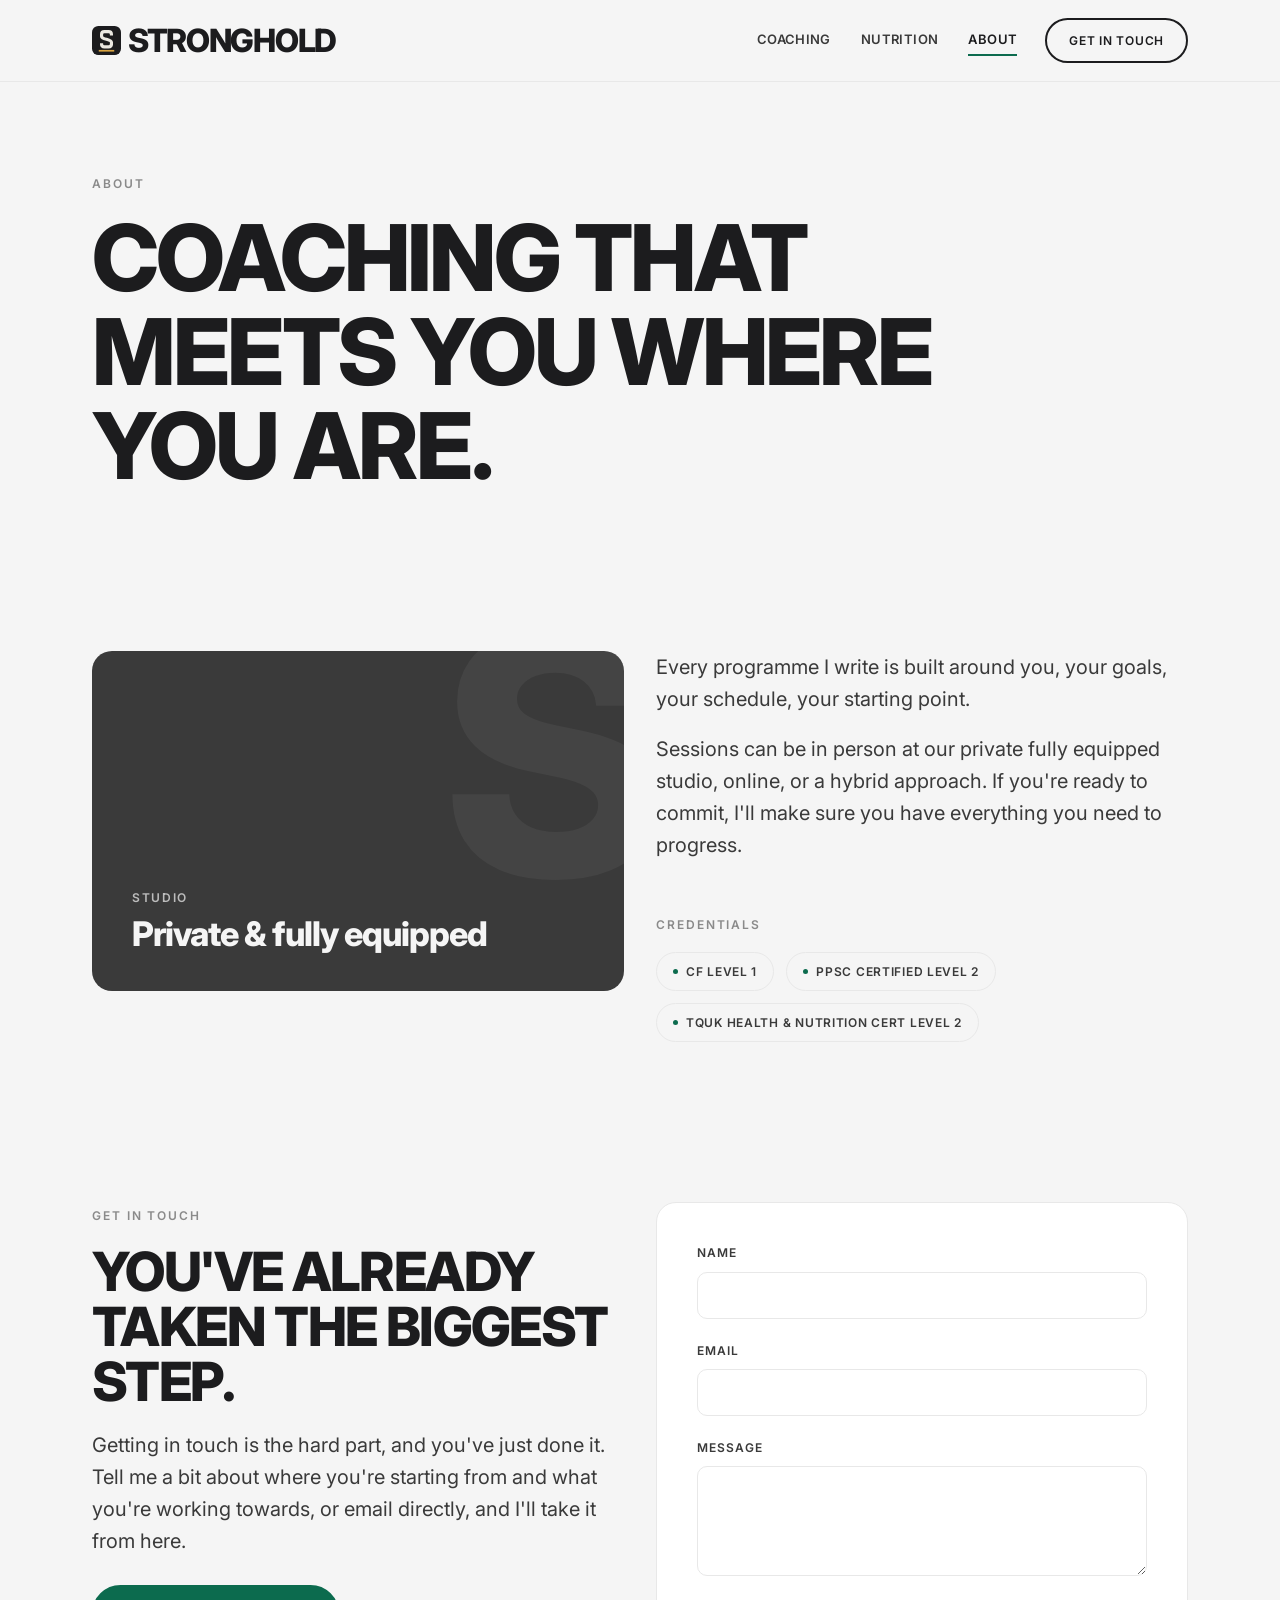
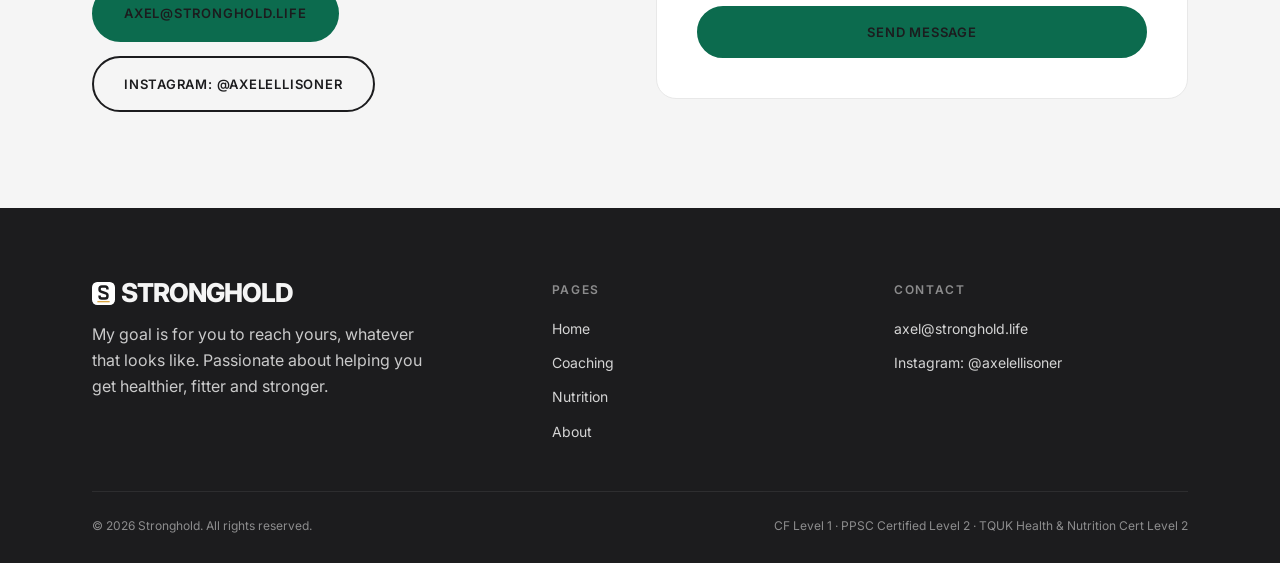
==== commit 58e5f72f: "Remove all em dashes from copy and code Rewrite every em dash across the site into plain, natural pu" ====
--- a/about.html
+++ b/about.html
@@ -3,8 +3,8 @@
 <head>
 <meta charset="UTF-8">
 <meta name="viewport" content="width=device-width, initial-scale=1.0">
-<title>About — Stronghold</title>
-<meta name="description" content="About Stronghold — coach credentials and contact details.">
+<title>Stronghold | About</title>
+<meta name="description" content="About Stronghold: coach credentials and contact details.">
 <link rel="preconnect" href="https://fonts.googleapis.com">
   <link rel="preconnect" href="https://fonts.gstatic.com" crossorigin>
   <link href="https://fonts.googleapis.com/css2?family=Inter:wght@400;500;600;700;800&display=swap" rel="stylesheet">
@@ -60,13 +60,13 @@
     <div>
       <div class="eyebrow">Get in touch</div>
       <h2 style="margin-bottom:20px;">You've already taken the biggest step.</h2>
-      <p class="lede" style="margin-bottom:28px;">Getting in touch is the hard part, and you've just done it. Tell me a bit about where you're starting from and what you're working towards, or email directly &mdash; I'll take it from here.</p>
+      <p class="lede" style="margin-bottom:28px;">Getting in touch is the hard part, and you've just done it. Tell me a bit about where you're starting from and what you're working towards, or email directly, and I'll take it from here.</p>
       <div style="display:flex; flex-direction:column; gap:14px;">
         <a href="mailto:axel@stronghold.life" class="btn btn-primary" style="width:fit-content;">axel@stronghold.life</a>
-        <a href="https://instagram.com/axelellisoner" target="_blank" rel="noopener" class="btn btn-ghost" style="width:fit-content;">Instagram &mdash; @axelellisoner</a>
+        <a href="https://instagram.com/axelellisoner" target="_blank" rel="noopener" class="btn btn-ghost" style="width:fit-content;">Instagram: @axelellisoner</a>
       </div>
     </div>
-    <form class="form-card" data-mailto-to="axel@stronghold.life" data-mailto-subject="General enquiry &mdash; Stronghold" onsubmit="return strongholdMailtoSubmit(this)">
+    <form class="form-card" data-mailto-to="axel@stronghold.life" data-mailto-subject="General enquiry: Stronghold" onsubmit="return strongholdMailtoSubmit(this)">
       <div class="field">
         <label for="ab-name">Name</label>
         <input id="ab-name" type="text" data-field="Name" required>
@@ -90,7 +90,7 @@
     <div class="footer-grid">
       <div>
         <a href="index.html" class="logo"><img src="logo-mark-light.svg" alt="" class="logo-mark">STRONGHOLD</a>
-        <p class="footer-statement">My goal is for you to reach yours — whatever that looks like. Passionate about helping you get healthier, fitter and stronger.</p>
+        <p class="footer-statement">My goal is for you to reach yours, whatever that looks like. Passionate about helping you get healthier, fitter and stronger.</p>
       </div>
       <div>
         <div class="footer-heading">Pages</div>
@@ -105,7 +105,7 @@
         <div class="footer-heading">Contact</div>
         <div class="footer-links">
           <a href="mailto:axel@stronghold.life">axel@stronghold.life</a>
-          <a href="https://instagram.com/axelellisoner" target="_blank" rel="noopener">Instagram — @axelellisoner</a>
+          <a href="https://instagram.com/axelellisoner" target="_blank" rel="noopener">Instagram: @axelellisoner</a>
         </div>
       </div>
     </div>
--- a/style.css
+++ b/style.css
@@ -1,14 +1,14 @@
 /* ============================================================
-   STRONGHOLD — shared stylesheet
+   STRONGHOLD: shared stylesheet
    Light scheme. Inter throughout (display + body), matching
    the Stronghold Coach app. Palette matches the app and logo mark.
    ============================================================ */
 
 :root{
-  --bg:      #F5F5F5; /* background — app paper */
-  --accent:  #0C6B4E; /* app accent green — buttons, links, highlights */
-  --gold:    #D9A441; /* logo-mark gold — brand accents only */
-  --pitch:   #1C1C1E; /* near-black — matches logo-mark background */
+  --bg:      #F5F5F5; /* background, app paper */
+  --accent:  #0C6B4E; /* app accent green, buttons, links, highlights */
+  --gold:    #D9A441; /* logo-mark gold, brand accents only */
+  --pitch:   #1C1C1E; /* near-black, matches logo-mark background */
   --stone:   #3A3A3A; /* body ink */
   --grey:    #8A8A8A; /* muted secondary text */
   --sand:    #E8E8E8; /* borders / hairlines, and text on dark surfaces */
